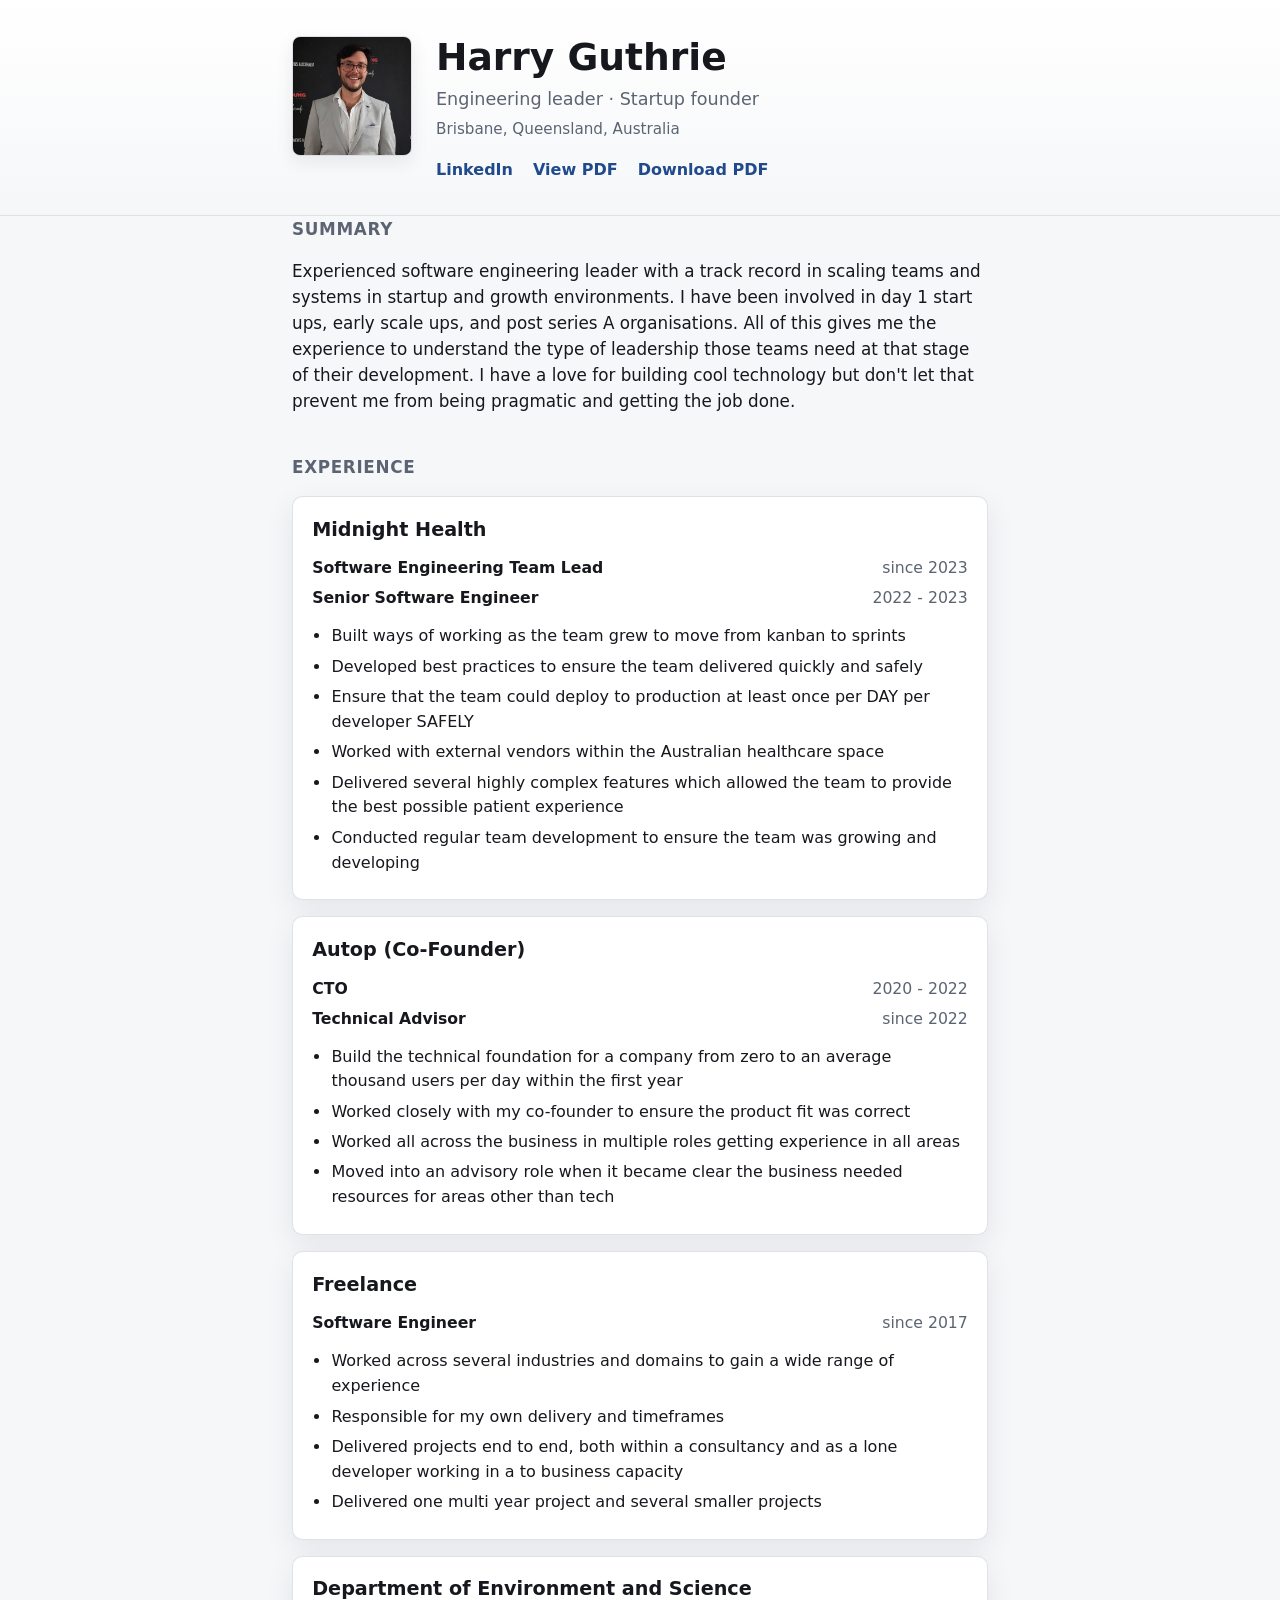
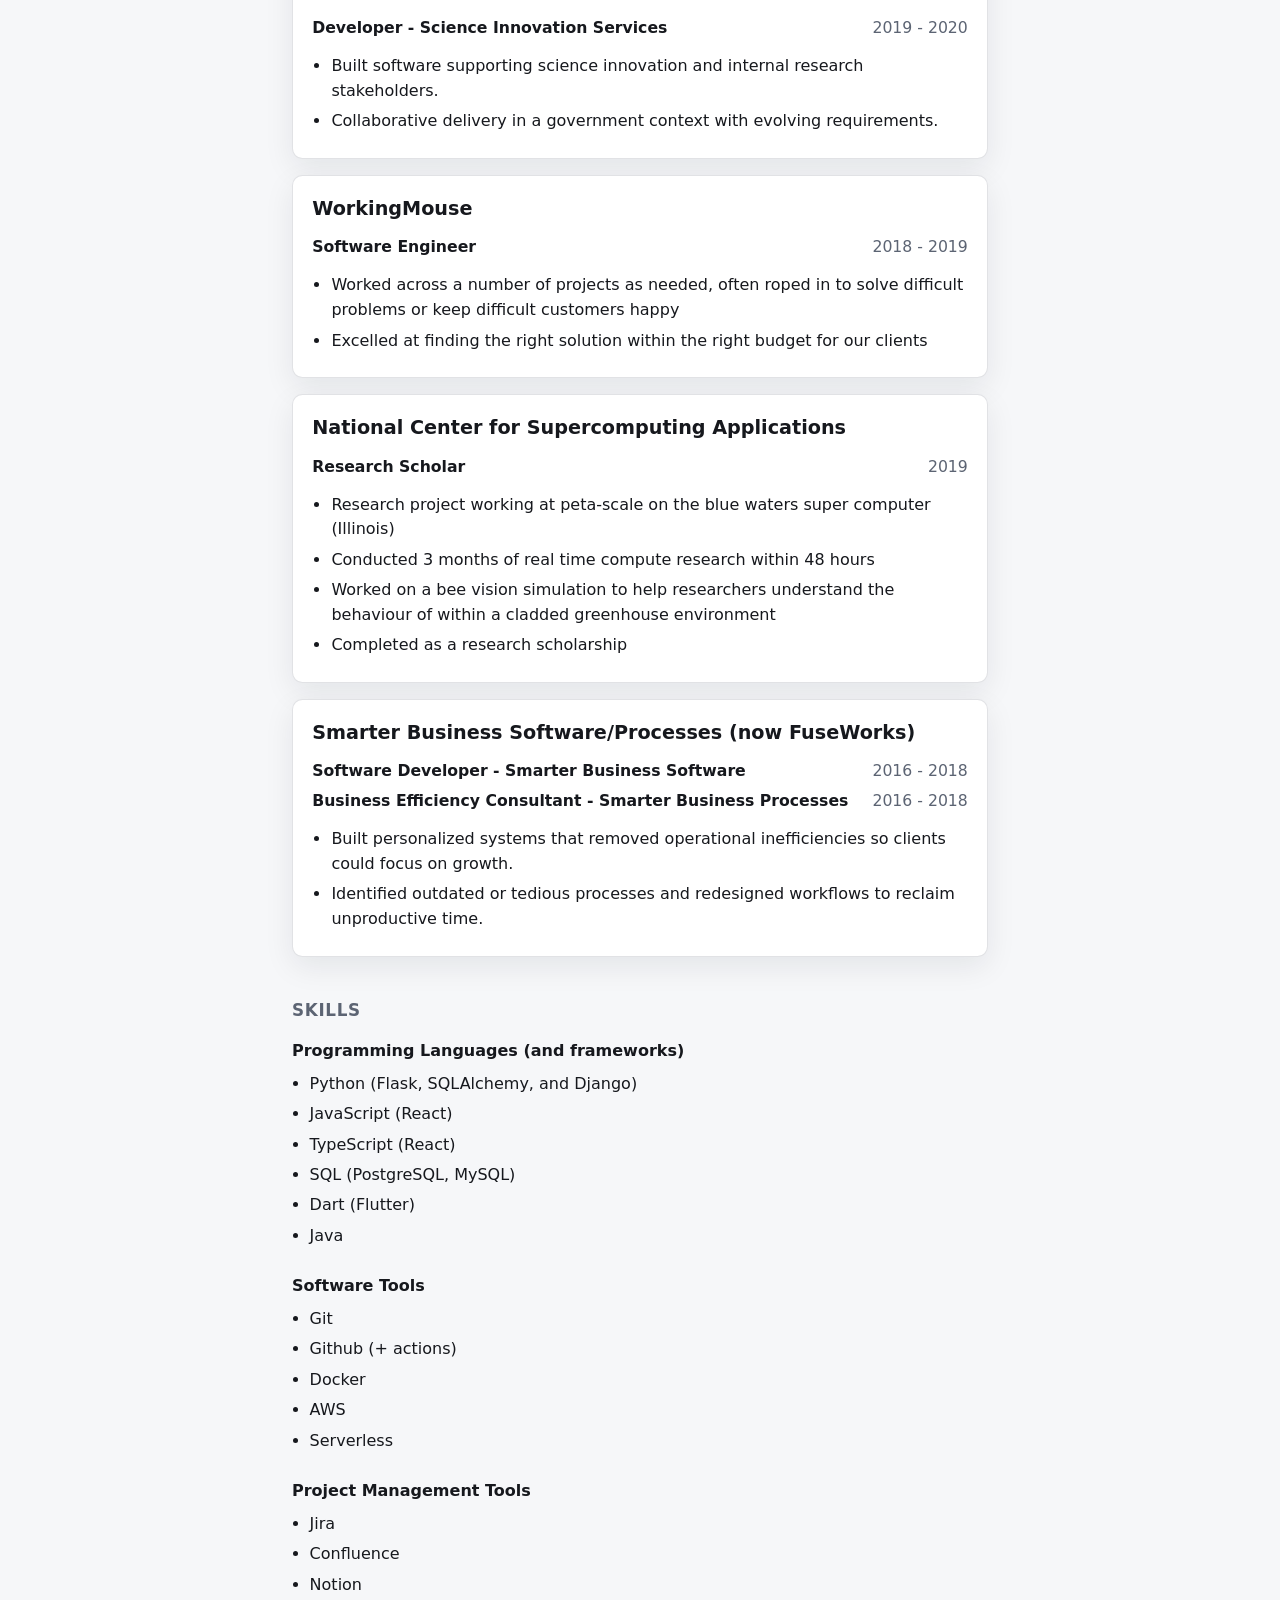
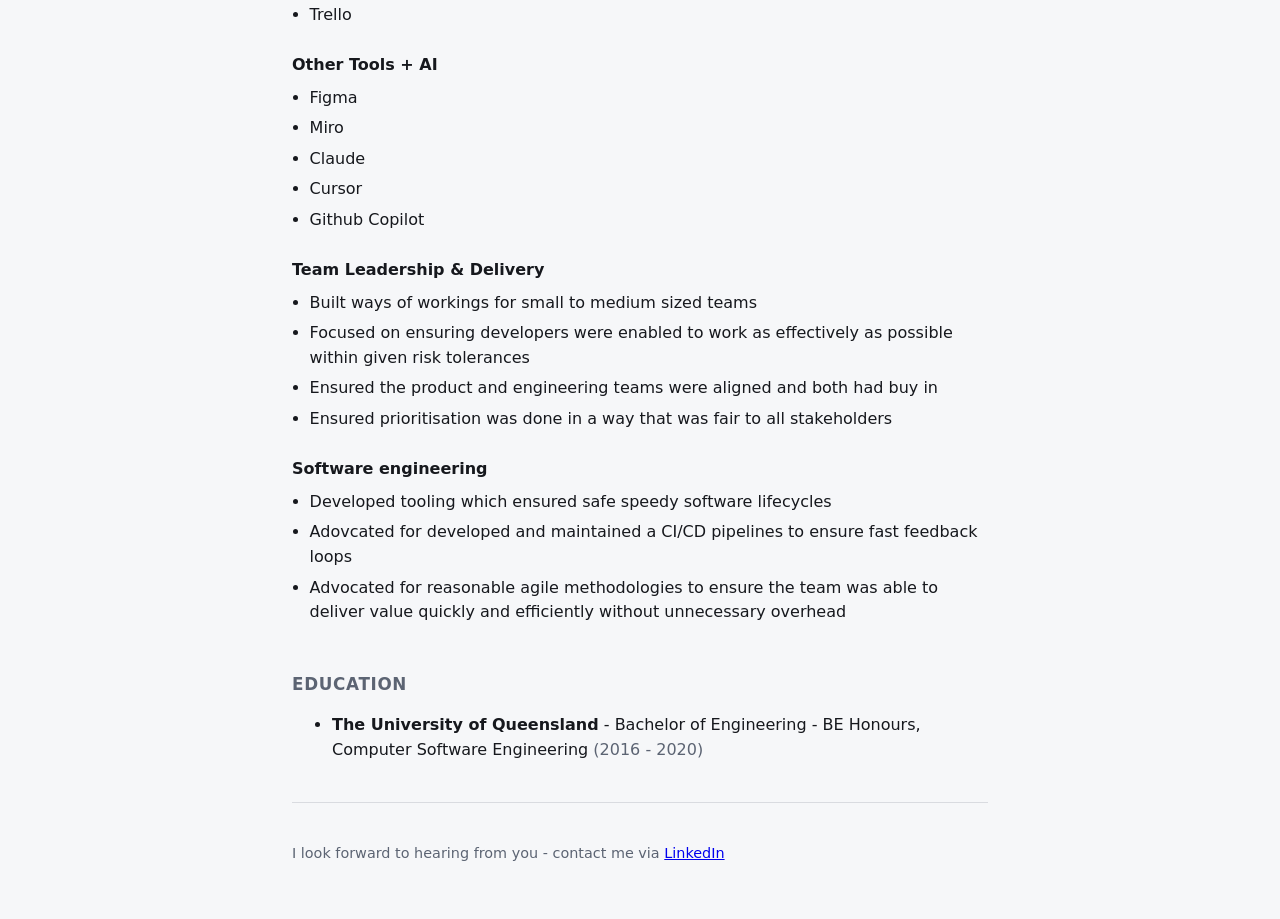
==== index.html @ e0a624f1 "Fix" ====
<!DOCTYPE html>
<html lang="en">
<head>
  <meta charset="utf-8" />
  <meta name="viewport" content="width=device-width, initial-scale=1" />
  <title>Harry Guthrie - Engineering leader · Startup founder</title>
  <meta name="description" content="Experienced software engineering leader with a track record in scaling teams and systems in startup and growth environments. I have been involved in day 1 start ups, early scale ups, and post series A" />
  <link rel="stylesheet" href="/css/main.css" />
</head>
<body>
  <a class="skip-link" href="#main">Skip to content</a>
  <header class="site-header">
  <div class="wrap">
    <div class="profile-row">
      
      <div class="profile-photo">
        <img src="/assets/images/headshot.jpg" alt="" width="120" height="120" loading="lazy" />
      </div>
      
      <div class="profile-text">
        <h1>Harry Guthrie</h1>
        <p class="headline">Engineering leader · Startup founder</p>
        <p class="meta">Brisbane, Queensland, Australia</p>
        <ul class="links">
          
          <li><a href="https://www.linkedin.com/in/harry-guthrie" target="_blank" rel="noopener noreferrer">LinkedIn</a></li>
          
          
          
          <li><a href="/resume/">View PDF</a></li>
          <li><a href="/resume.pdf?v=1778334606035" download>Download PDF</a></li>
        </ul>
      </div>
    </div>
  </div>
</header>

<main id="main" class="wrap">
  <section class="summary">
    <h2>Summary</h2>
    <p class="summary-text">
      
      Experienced software engineering leader with a track record in scaling teams and systems in startup and growth environments. I have been involved in day 1 start ups, early scale ups, and post series A organisations. All of this gives me the experience to understand the type of leadership those teams need at that stage of their development. I have a love for building cool technology but don't let that prevent me from being pragmatic and getting the job done.
      
    </p>
  </section>

  <section class="experience">
    <h2>Experience</h2>
    
    <article class="job" id="midnight-health">
      
      
      <header>
        <h3>Midnight Health</h3>
      </header>
      
      <ul class="roles">
        
        <li>
          <strong>Software Engineering Team Lead</strong>
          <span class="dates">since 2023</span>
        </li>
        
        <li>
          <strong>Senior Software Engineer</strong>
          <span class="dates">2022 - 2023</span>
        </li>
        
      </ul>
      <ul class="highlights">
        
        <li>Built ways of working as the team grew to move from kanban to sprints</li>
        
        <li>Developed best practices to ensure the team delivered quickly and safely</li>
        
        <li>Ensure that the team could deploy to production at least once per DAY per developer SAFELY</li>
        
        <li>Worked with external vendors within the Australian healthcare space</li>
        
        <li>Delivered several highly complex features which allowed the team to provide the best possible patient experience</li>
        
        <li>Conducted regular team development to ensure the team was growing and developing</li>
        
      </ul>
    </article>
    
    <article class="job" id="autop">
      
      
      <header>
        <h3>Autop (Co-Founder)</h3>
      </header>
      
      <ul class="roles">
        
        <li>
          <strong>CTO</strong>
          <span class="dates">2020 - 2022</span>
        </li>
        
        <li>
          <strong>Technical Advisor</strong>
          <span class="dates">since 2022</span>
        </li>
        
      </ul>
      <ul class="highlights">
        
        <li>Build the technical foundation for a company from zero to an average thousand users per day within the first year</li>
        
        <li>Worked closely with my co-founder to ensure the product fit was correct</li>
        
        <li>Worked all across the business in multiple roles getting experience in all areas</li>
        
        <li>Moved into an advisory role when it became clear the business needed resources for areas other than tech</li>
        
      </ul>
    </article>
    
    <article class="job" id="freelance">
      
      
      <header>
        <h3>Freelance</h3>
      </header>
      
      <ul class="roles">
        
        <li>
          <strong>Software Engineer</strong>
          <span class="dates">since 2017</span>
        </li>
        
      </ul>
      <ul class="highlights">
        
        <li>Worked across several industries and domains to gain a wide range of experience</li>
        
        <li>Responsible for my own delivery and timeframes</li>
        
        <li>Delivered projects end to end, both within a consultancy and as a lone developer working in a to business capacity</li>
        
        <li>Delivered one multi year project and several smaller projects</li>
        
      </ul>
    </article>
    
    <article class="job" id="qld-des">
      
      
      <header>
        <h3>Department of Environment and Science</h3>
      </header>
      
      <ul class="roles">
        
        <li>
          <strong>Developer - Science Innovation Services</strong>
          <span class="dates">2019 - 2020</span>
        </li>
        
      </ul>
      <ul class="highlights">
        
        <li>Built software supporting science innovation and internal research stakeholders.</li>
        
        <li>Collaborative delivery in a government context with evolving requirements.</li>
        
      </ul>
    </article>
    
    <article class="job" id="workingmouse">
      
      
      <header>
        <h3>WorkingMouse</h3>
      </header>
      
      <ul class="roles">
        
        <li>
          <strong>Software Engineer</strong>
          <span class="dates">2018 - 2019</span>
        </li>
        
      </ul>
      <ul class="highlights">
        
        <li>Worked across a number of projects as needed, often roped in to solve difficult problems or keep difficult customers happy</li>
        
        <li>Excelled at finding the right solution within the right budget for our clients</li>
        
      </ul>
    </article>
    
    <article class="job" id="ncsa">
      
      
      <header>
        <h3>National Center for Supercomputing Applications</h3>
      </header>
      
      <ul class="roles">
        
        <li>
          <strong>Research Scholar</strong>
          <span class="dates">2019</span>
        </li>
        
      </ul>
      <ul class="highlights">
        
        <li>Research project working at peta-scale on the blue waters super computer (Illinois)</li>
        
        <li>Conducted 3 months of real time compute research within 48 hours</li>
        
        <li>Worked on a bee vision simulation to help researchers understand the behaviour of within a cladded greenhouse environment</li>
        
        <li>Completed as a research scholarship</li>
        
      </ul>
    </article>
    
    <article class="job" id="smarter-business">
      
      
      <header>
        <h3>Smarter Business Software/Processes (now FuseWorks)</h3>
      </header>
      
      <ul class="roles">
        
        <li>
          <strong>Software Developer - Smarter Business Software</strong>
          <span class="dates">2016 - 2018</span>
        </li>
        
        <li>
          <strong>Business Efficiency Consultant - Smarter Business Processes</strong>
          <span class="dates">2016 - 2018</span>
        </li>
        
      </ul>
      <ul class="highlights">
        
        <li>Built personalized systems that removed operational inefficiencies so clients could focus on growth.</li>
        
        <li>Identified outdated or tedious processes and redesigned workflows to reclaim unproductive time.</li>
        
      </ul>
    </article>
    
  </section>

  <section class="skills">
    <h2>Skills</h2>
    <div class="skill-grid">
      
      <div>
        <h3>Programming Languages (and frameworks)</h3>
        <ul>
          
          <li>Python (Flask, SQLAlchemy, and Django)</li>
          
          <li>JavaScript (React)</li>
          
          <li>TypeScript (React)</li>
          
          <li>SQL (PostgreSQL, MySQL)</li>
          
          <li>Dart (Flutter)</li>
          
          <li>Java</li>
          
        </ul>
      </div>
      
      <div>
        <h3>Software Tools</h3>
        <ul>
          
          <li>Git</li>
          
          <li>Github (+ actions)</li>
          
          <li>Docker</li>
          
          <li>AWS</li>
          
          <li>Serverless</li>
          
        </ul>
      </div>
      
      <div>
        <h3>Project Management Tools</h3>
        <ul>
          
          <li>Jira</li>
          
          <li>Confluence</li>
          
          <li>Notion</li>
          
          <li>Trello</li>
          
        </ul>
      </div>
      
      <div>
        <h3>Other Tools + AI</h3>
        <ul>
          
          <li>Figma</li>
          
          <li>Miro</li>
          
          <li>Claude</li>
          
          <li>Cursor</li>
          
          <li>Github Copilot</li>
          
        </ul>
      </div>
      
      <div>
        <h3>Team Leadership &amp; Delivery</h3>
        <ul>
          
          <li>Built ways of workings for small to medium sized teams</li>
          
          <li>Focused on ensuring developers were enabled to work as effectively as possible within given risk tolerances</li>
          
          <li>Ensured the product and engineering teams were aligned and both had buy in</li>
          
          <li>Ensured prioritisation was done in a way that was fair to all stakeholders</li>
          
        </ul>
      </div>
      
      <div>
        <h3>Software engineering</h3>
        <ul>
          
          <li>Developed tooling which ensured safe speedy software lifecycles</li>
          
          <li>Adovcated for developed and maintained a CI/CD pipelines to ensure fast feedback loops</li>
          
          <li>Advocated for reasonable agile methodologies to ensure the team was able to deliver value quickly and efficiently without unnecessary overhead</li>
          
        </ul>
      </div>
      
    </div>
  </section>

  
  
  <section class="education">
    <h2>Education</h2>
    <ul>
      
      <li>
        <strong>The University of Queensland</strong>
         - Bachelor of Engineering - BE Honours, Computer Software Engineering
         <span class="dates">(2016 - 2020)</span>
      </li>
      
    </ul>
  </section>
  

  
  <footer class="site-footer wrap">
    <p>
      I look forward to hearing from you - contact me via
      
      <a href="https://www.linkedin.com/in/harry-guthrie" target="_blank" rel="noopener noreferrer">LinkedIn</a>
      
    </p>
  </footer>
  
</main>

</body>
</html>
---- css/main.css ----
:root {
  color-scheme: light dark;
  --bg: #f6f7f9;
  --fg: #16181d;
  --muted: #5c6473;
  --card: #ffffff;
  --accent: #204a8c;
  --border: rgba(15, 23, 42, 0.12);
  --shadow: rgba(15, 23, 42, 0.08);
  font-family: "Segoe UI", system-ui, -apple-system, Roboto, "Helvetica Neue", Arial, sans-serif;
  line-height: 1.55;
}

@media (prefers-color-scheme: dark) {
  :root {
    --bg: #0f1218;
    --fg: #e8eaf0;
    --muted: #9aa3b5;
    --card: #161a22;
    --accent: #7ea5ff;
    --border: rgba(230, 235, 255, 0.12);
    --shadow: rgba(0, 0, 0, 0.35);
  }
}

*,
*::before,
*::after {
  box-sizing: border-box;
}

body {
  margin: 0;
  background: var(--bg);
  color: var(--fg);
}

/* /resume/: full viewport via viewport meta (viewport-fit, interactive-widget) + height chain only */
html.pdf-viewer-root {
  height: 100%;
}

body.pdf-viewer-page {
  height: 100%;
  margin: 0;
  overflow: hidden;
  background: var(--bg);
}

.pdf-viewer-iframe {
  display: block;
  width: 100%;
  height: 100%;
  border: 0;
  background: var(--card);
}

.wrap {
  max-width: 46rem;
  margin: 0 auto;
  padding: 0 1.25rem;
}

.skip-link {
  position: absolute;
  left: -9999px;
  top: 0.5rem;
  padding: 0.35rem 0.65rem;
  background: var(--accent);
  color: #fff;
  z-index: 10;
}

.skip-link:focus {
  left: 0.5rem;
}

.site-header {
  border-bottom: 1px solid var(--border);
  background: linear-gradient(180deg, var(--card) 0%, var(--bg) 100%);
}

.site-header .wrap {
  padding-top: 2.25rem;
  padding-bottom: 2rem;
}

.profile-row {
  display: flex;
  gap: 1.5rem;
  align-items: flex-start;
}

.profile-photo img {
  width: 7.5rem;
  height: 7.5rem;
  object-fit: cover;
  border-radius: 0.5rem;
  border: 1px solid var(--border);
  box-shadow: 0 6px 18px var(--shadow);
}

.eyebrow {
  letter-spacing: 0.06em;
  text-transform: uppercase;
  font-size: 0.75rem;
  color: var(--muted);
  margin: 0 0 0.35rem;
}

h1 {
  font-size: clamp(1.75rem, 4vw, 2.35rem);
  line-height:1.15;
  margin: 0 0 0.4rem;
  font-weight: 650;
}

.headline {
  font-size: 1.1rem;
  color: var(--muted);
  margin: 0 0 0.35rem;
  max-width: 40rem;
}

.meta {
  margin: 0;
  font-size: 0.95rem;
  color: var(--muted);
}

.links {
  display: flex;
  flex-wrap: wrap;
  gap: 0.75rem 1.25rem;
  list-style: none;
  padding: 0;
  margin: 1rem 0 0;
}

.links a {
  color: var(--accent);
  font-weight: 600;
  text-decoration: none;
  border-bottom: 1px solid transparent;
}

.links a:hover,
.links a:focus-visible {
  border-bottom-color: currentColor;
}

main {
  padding: 2.25rem 0 3rem;
}

section {
  margin-bottom: 2.5rem;
}

h2 {
  font-size: 1.05rem;
  letter-spacing: 0.04em;
  text-transform: uppercase;
  color: var(--muted);
  margin: 0 0 1rem;
  font-weight: 650;
}

.summary-text {
  margin: 0;
  font-size: 1.05rem;
}

.summary-text .inline-link {
  color: var(--accent);
  font-weight: 600;
  text-decoration: none;
  border-bottom: 1px solid transparent;
}

.summary-text .inline-link:hover,
.summary-text .inline-link:focus-visible {
  border-bottom-color: currentColor;
}

.job {
  background: var(--card);
  border: 1px solid var(--border);
  border-radius: 0.65rem;
  padding: 1.1rem 1.2rem 1.15rem;
  margin-bottom: 1rem;
  box-shadow: 0 10px 30px var(--shadow);
}

.job h3 {
  margin: 0;
  font-size: 1.2rem;
}

.job-meta {
  margin: 0.2rem 0 0;
  color: var(--muted);
  font-size: 0.95rem;
}

.roles {
  list-style: none;
  padding: 0;
  margin: 0.75rem 0 0;
}

.roles li {
  display: flex;
  flex-wrap: wrap;
  justify-content: space-between;
  gap: 0.25rem 1rem;
  font-size: 0.98rem;
  margin-bottom: 0.35rem;
}

.dates {
  color: var(--muted);
  font-variant-numeric: tabular-nums;
}

.highlights {
  margin: 0.85rem 0 0;
  padding-left: 1.2rem;
}

.highlights li {
  margin-bottom: 0.35rem;
}

.skill-grid {
  display: grid;
  grid-template-columns: minmax(0, 1fr);
  gap: 1.25rem;
}

.skill-grid--two-col {
  grid-template-columns: repeat(2, minmax(0, 1fr));
}

@media (max-width: 36rem) {
  .skill-grid--two-col {
    grid-template-columns: minmax(0, 1fr);
  }
}

.skill-grid h3 {
  margin: 0 0 0.5rem;
  font-size: 1rem;
}

.skill-grid ul {
  margin: 0;
  padding-left: 1.1rem;
}

.skill-grid li {
  margin-bottom: 0.35rem;
}

.site-footer {
  padding: 1.5rem 0 2.5rem;
  color: var(--muted);
  font-size: 0.9rem;
  border-top: 1px solid var(--border);
}

code {
  font-size: 0.88em;
}
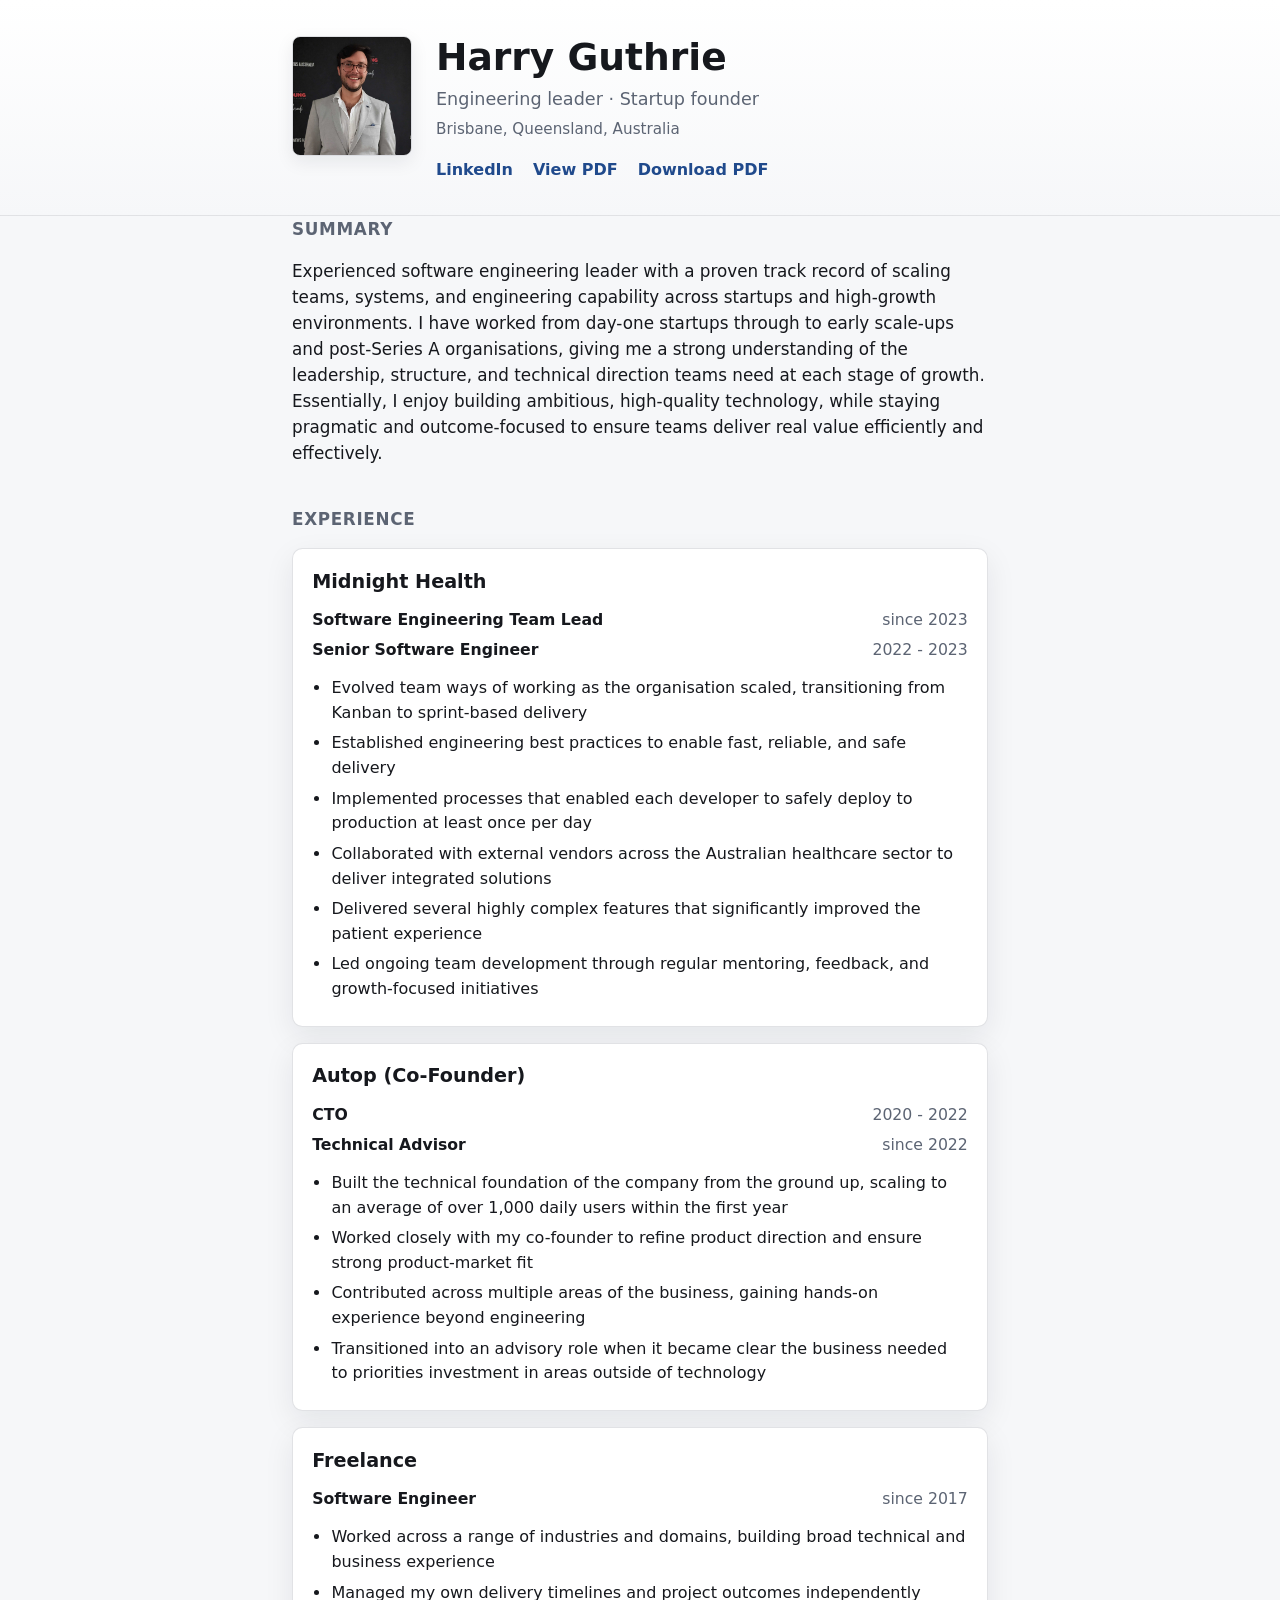
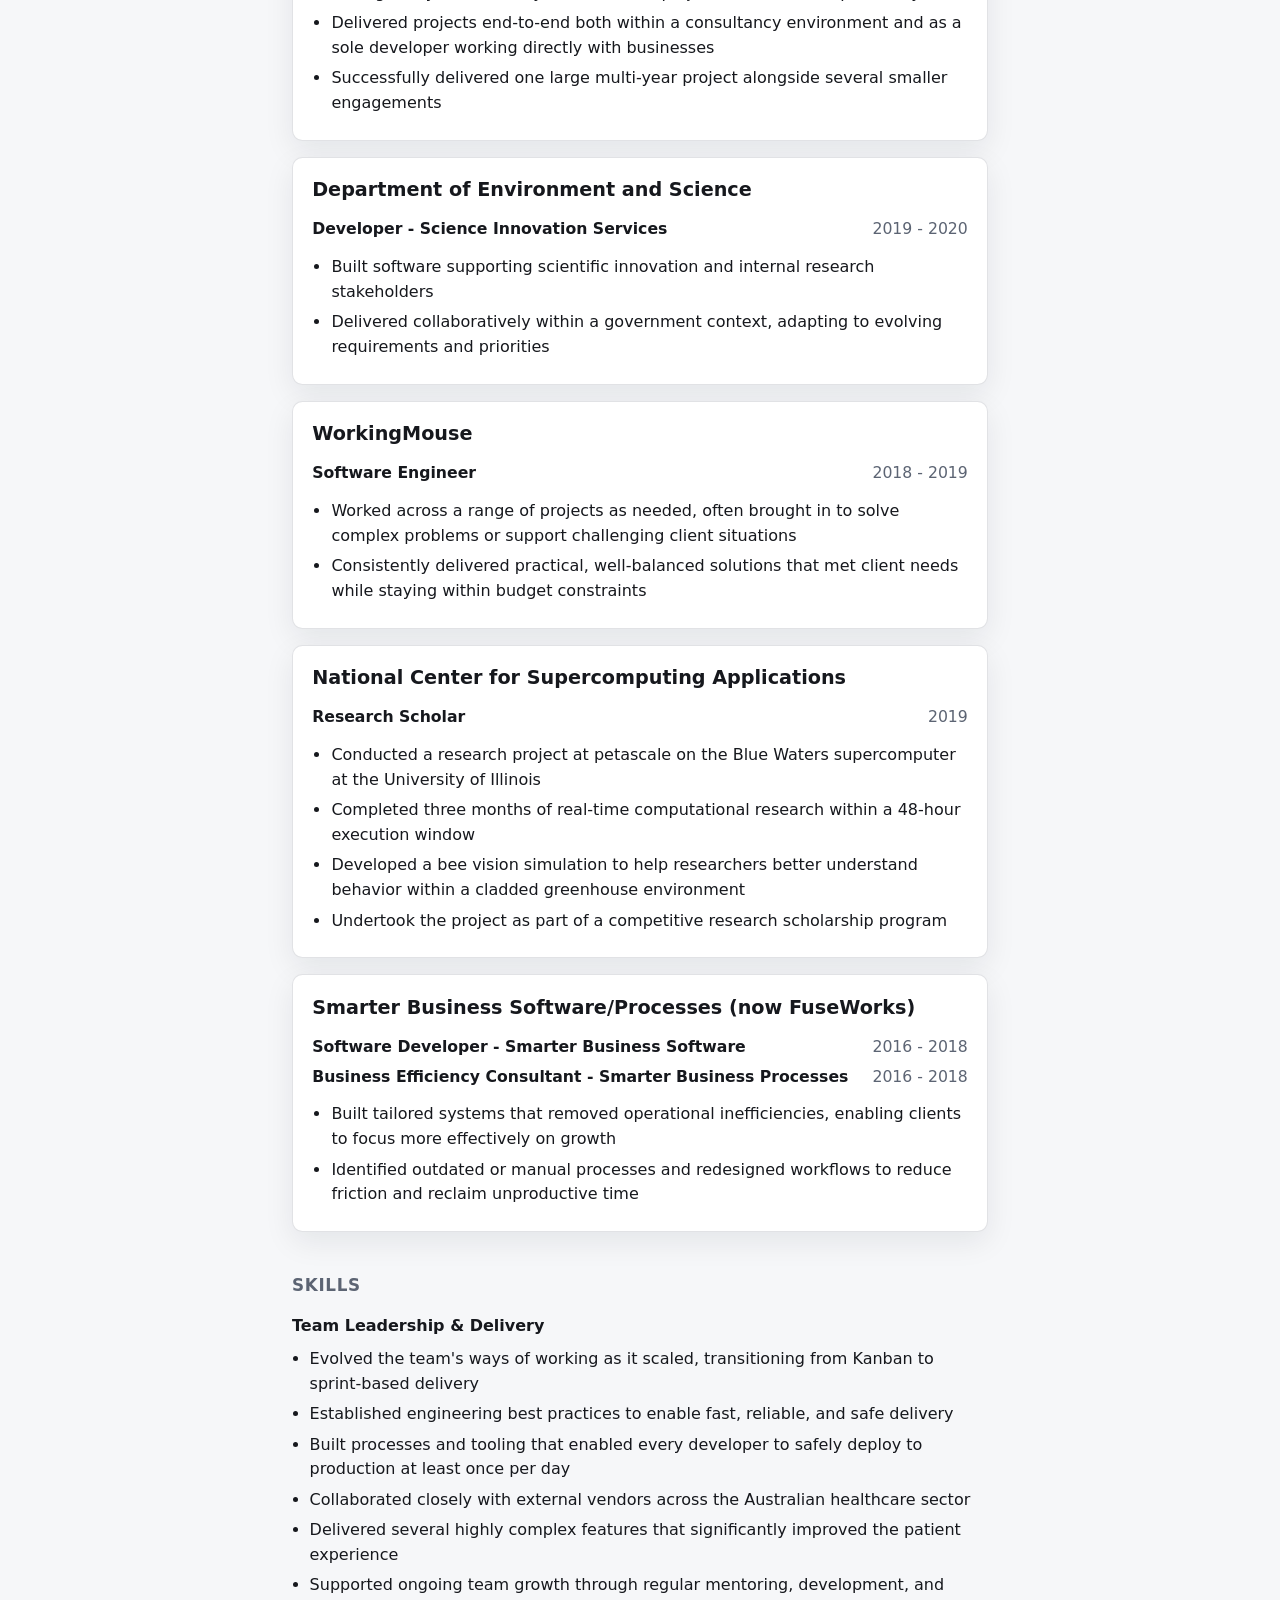
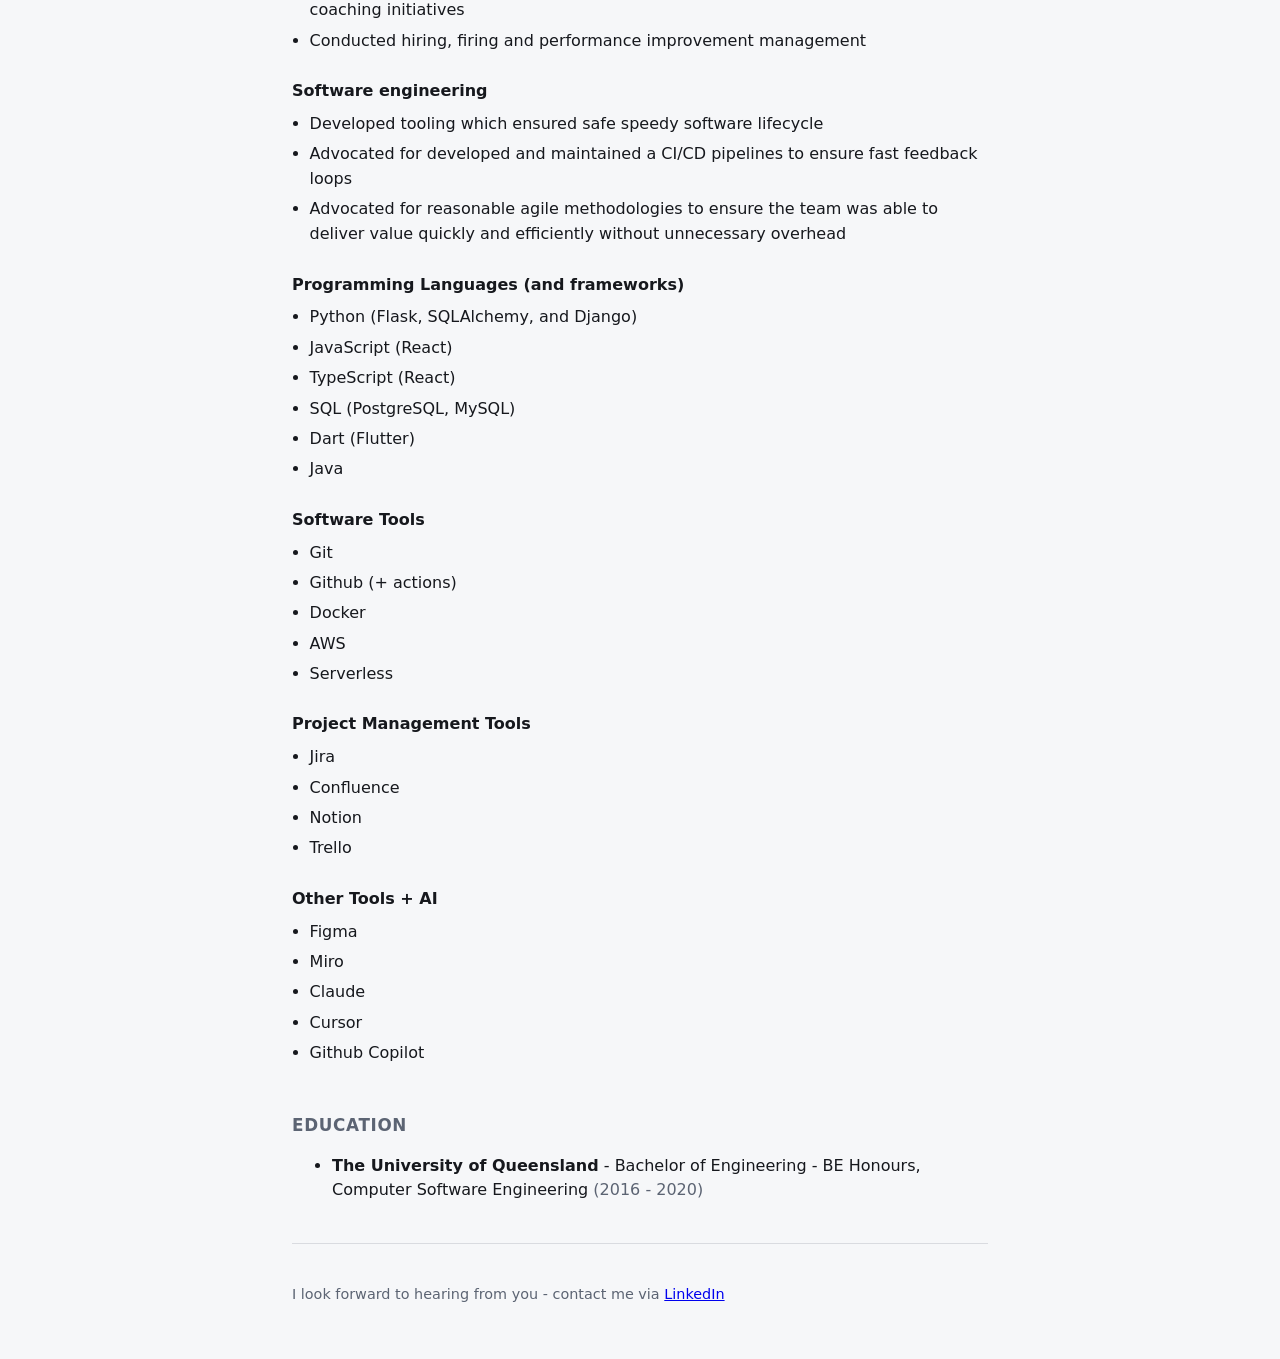
==== commit ec8795c0: "Update" ====
--- a/index.html
+++ b/index.html
@@ -4,7 +4,7 @@
   <meta charset="utf-8" />
   <meta name="viewport" content="width=device-width, initial-scale=1" />
   <title>Harry Guthrie - Engineering leader · Startup founder</title>
-  <meta name="description" content="Experienced software engineering leader with a track record in scaling teams and systems in startup and growth environments. I have been involved in day 1 start ups, early scale ups, and post series A" />
+  <meta name="description" content="Experienced software engineering leader with a proven track record of scaling teams, systems, and engineering capability across startups and high-growth environments. I have worked from day-one startu" />
   <link rel="stylesheet" href="/css/main.css" />
 </head>
 <body>
@@ -28,7 +28,7 @@
           
           
           <li><a href="/resume/">View PDF</a></li>
-          <li><a href="/resume.pdf?v=1778334606035" download>Download PDF</a></li>
+          <li><a href="/resume.pdf?v=1778371986294" download>Download PDF</a></li>
         </ul>
       </div>
     </div>
@@ -40,7 +40,7 @@
     <h2>Summary</h2>
     <p class="summary-text">
       
-      Experienced software engineering leader with a track record in scaling teams and systems in startup and growth environments. I have been involved in day 1 start ups, early scale ups, and post series A organisations. All of this gives me the experience to understand the type of leadership those teams need at that stage of their development. I have a love for building cool technology but don't let that prevent me from being pragmatic and getting the job done.
+      Experienced software engineering leader with a proven track record of scaling teams, systems, and engineering capability across startups and high-growth environments. I have worked from day-one startups through to early scale-ups and post-Series A organisations, giving me a strong understanding of the leadership, structure, and technical direction teams need at each stage of growth. Essentially, I enjoy building ambitious, high-quality technology, while staying pragmatic and outcome-focused to ensure teams deliver real value efficiently and effectively.
       
     </p>
   </section>
@@ -70,17 +70,17 @@
       </ul>
       <ul class="highlights">
         
-        <li>Built ways of working as the team grew to move from kanban to sprints</li>
-        
-        <li>Developed best practices to ensure the team delivered quickly and safely</li>
-        
-        <li>Ensure that the team could deploy to production at least once per DAY per developer SAFELY</li>
-        
-        <li>Worked with external vendors within the Australian healthcare space</li>
-        
-        <li>Delivered several highly complex features which allowed the team to provide the best possible patient experience</li>
-        
-        <li>Conducted regular team development to ensure the team was growing and developing</li>
+        <li>Evolved team ways of working as the organisation scaled, transitioning from Kanban to sprint-based delivery</li>
+        
+        <li>Established engineering best practices to enable fast, reliable, and safe delivery</li>
+        
+        <li>Implemented processes that enabled each developer to safely deploy to production at least once per day</li>
+        
+        <li>Collaborated with external vendors across the Australian healthcare sector to deliver integrated solutions</li>
+        
+        <li>Delivered several highly complex features that significantly improved the patient experience</li>
+        
+        <li>Led ongoing team development through regular mentoring, feedback, and growth-focused initiatives</li>
         
       </ul>
     </article>
@@ -107,13 +107,13 @@
       </ul>
       <ul class="highlights">
         
-        <li>Build the technical foundation for a company from zero to an average thousand users per day within the first year</li>
-        
-        <li>Worked closely with my co-founder to ensure the product fit was correct</li>
-        
-        <li>Worked all across the business in multiple roles getting experience in all areas</li>
-        
-        <li>Moved into an advisory role when it became clear the business needed resources for areas other than tech</li>
+        <li>Built the technical foundation of the company from the ground up, scaling to an average of over 1,000 daily users within the first year</li>
+        
+        <li>Worked closely with my co-founder to refine product direction and ensure strong product-market fit</li>
+        
+        <li>Contributed across multiple areas of the business, gaining hands-on experience beyond engineering</li>
+        
+        <li>Transitioned into an advisory role when it became clear the business needed to priorities investment in areas outside of technology</li>
         
       </ul>
     </article>
@@ -135,13 +135,13 @@
       </ul>
       <ul class="highlights">
         
-        <li>Worked across several industries and domains to gain a wide range of experience</li>
-        
-        <li>Responsible for my own delivery and timeframes</li>
-        
-        <li>Delivered projects end to end, both within a consultancy and as a lone developer working in a to business capacity</li>
-        
-        <li>Delivered one multi year project and several smaller projects</li>
+        <li>Worked across a range of industries and domains, building broad technical and business experience</li>
+        
+        <li>Managed my own delivery timelines and project outcomes independently</li>
+        
+        <li>Delivered projects end-to-end both within a consultancy environment and as a sole developer working directly with businesses</li>
+        
+        <li>Successfully delivered one large multi-year project alongside several smaller engagements</li>
         
       </ul>
     </article>
@@ -163,9 +163,9 @@
       </ul>
       <ul class="highlights">
         
-        <li>Built software supporting science innovation and internal research stakeholders.</li>
-        
-        <li>Collaborative delivery in a government context with evolving requirements.</li>
+        <li>Built software supporting scientific innovation and internal research stakeholders</li>
+        
+        <li>Delivered collaboratively within a government context, adapting to evolving requirements and priorities</li>
         
       </ul>
     </article>
@@ -187,9 +187,9 @@
       </ul>
       <ul class="highlights">
         
-        <li>Worked across a number of projects as needed, often roped in to solve difficult problems or keep difficult customers happy</li>
-        
-        <li>Excelled at finding the right solution within the right budget for our clients</li>
+        <li>Worked across a range of projects as needed, often brought in to solve complex problems or support challenging client situations</li>
+        
+        <li>Consistently delivered practical, well-balanced solutions that met client needs while staying within budget constraints</li>
         
       </ul>
     </article>
@@ -211,13 +211,13 @@
       </ul>
       <ul class="highlights">
         
-        <li>Research project working at peta-scale on the blue waters super computer (Illinois)</li>
-        
-        <li>Conducted 3 months of real time compute research within 48 hours</li>
-        
-        <li>Worked on a bee vision simulation to help researchers understand the behaviour of within a cladded greenhouse environment</li>
-        
-        <li>Completed as a research scholarship</li>
+        <li>Conducted a research project at petascale on the Blue Waters supercomputer at the University of Illinois</li>
+        
+        <li>Completed three months of real-time computational research within a 48-hour execution window</li>
+        
+        <li>Developed a bee vision simulation to help researchers better understand behavior within a cladded greenhouse environment</li>
+        
+        <li>Undertook the project as part of a competitive research scholarship program</li>
         
       </ul>
     </article>
@@ -244,9 +244,9 @@
       </ul>
       <ul class="highlights">
         
-        <li>Built personalized systems that removed operational inefficiencies so clients could focus on growth.</li>
-        
-        <li>Identified outdated or tedious processes and redesigned workflows to reclaim unproductive time.</li>
+        <li>Built tailored systems that removed operational inefficiencies, enabling clients to focus more effectively on growth</li>
+        
+        <li>Identified outdated or manual processes and redesigned workflows to reduce friction and reclaim unproductive time</li>
         
       </ul>
     </article>
@@ -258,6 +258,40 @@
     <div class="skill-grid">
       
       <div>
+        <h3>Team Leadership &amp; Delivery</h3>
+        <ul>
+          
+          <li>Evolved the team&#39;s ways of working as it scaled, transitioning from Kanban to sprint-based delivery</li>
+          
+          <li>Established engineering best practices to enable fast, reliable, and safe delivery</li>
+          
+          <li>Built processes and tooling that enabled every developer to safely deploy to production at least once per day</li>
+          
+          <li>Collaborated closely with external vendors across the Australian healthcare sector</li>
+          
+          <li>Delivered several highly complex features that significantly improved the patient experience</li>
+          
+          <li>Supported ongoing team growth through regular mentoring, development, and coaching initiatives</li>
+          
+          <li>Conducted hiring, firing and performance improvement management</li>
+          
+        </ul>
+      </div>
+      
+      <div>
+        <h3>Software engineering</h3>
+        <ul>
+          
+          <li>Developed tooling which ensured safe speedy software lifecycle</li>
+          
+          <li>Advocated for developed and maintained a CI/CD pipelines to ensure fast feedback loops</li>
+          
+          <li>Advocated for reasonable agile methodologies to ensure the team was able to deliver value quickly and efficiently without unnecessary overhead</li>
+          
+        </ul>
+      </div>
+      
+      <div>
         <h3>Programming Languages (and frameworks)</h3>
         <ul>
           
@@ -321,34 +355,6 @@
           <li>Cursor</li>
           
           <li>Github Copilot</li>
-          
-        </ul>
-      </div>
-      
-      <div>
-        <h3>Team Leadership &amp; Delivery</h3>
-        <ul>
-          
-          <li>Built ways of workings for small to medium sized teams</li>
-          
-          <li>Focused on ensuring developers were enabled to work as effectively as possible within given risk tolerances</li>
-          
-          <li>Ensured the product and engineering teams were aligned and both had buy in</li>
-          
-          <li>Ensured prioritisation was done in a way that was fair to all stakeholders</li>
-          
-        </ul>
-      </div>
-      
-      <div>
-        <h3>Software engineering</h3>
-        <ul>
-          
-          <li>Developed tooling which ensured safe speedy software lifecycles</li>
-          
-          <li>Adovcated for developed and maintained a CI/CD pipelines to ensure fast feedback loops</li>
-          
-          <li>Advocated for reasonable agile methodologies to ensure the team was able to deliver value quickly and efficiently without unnecessary overhead</li>
           
         </ul>
       </div>
